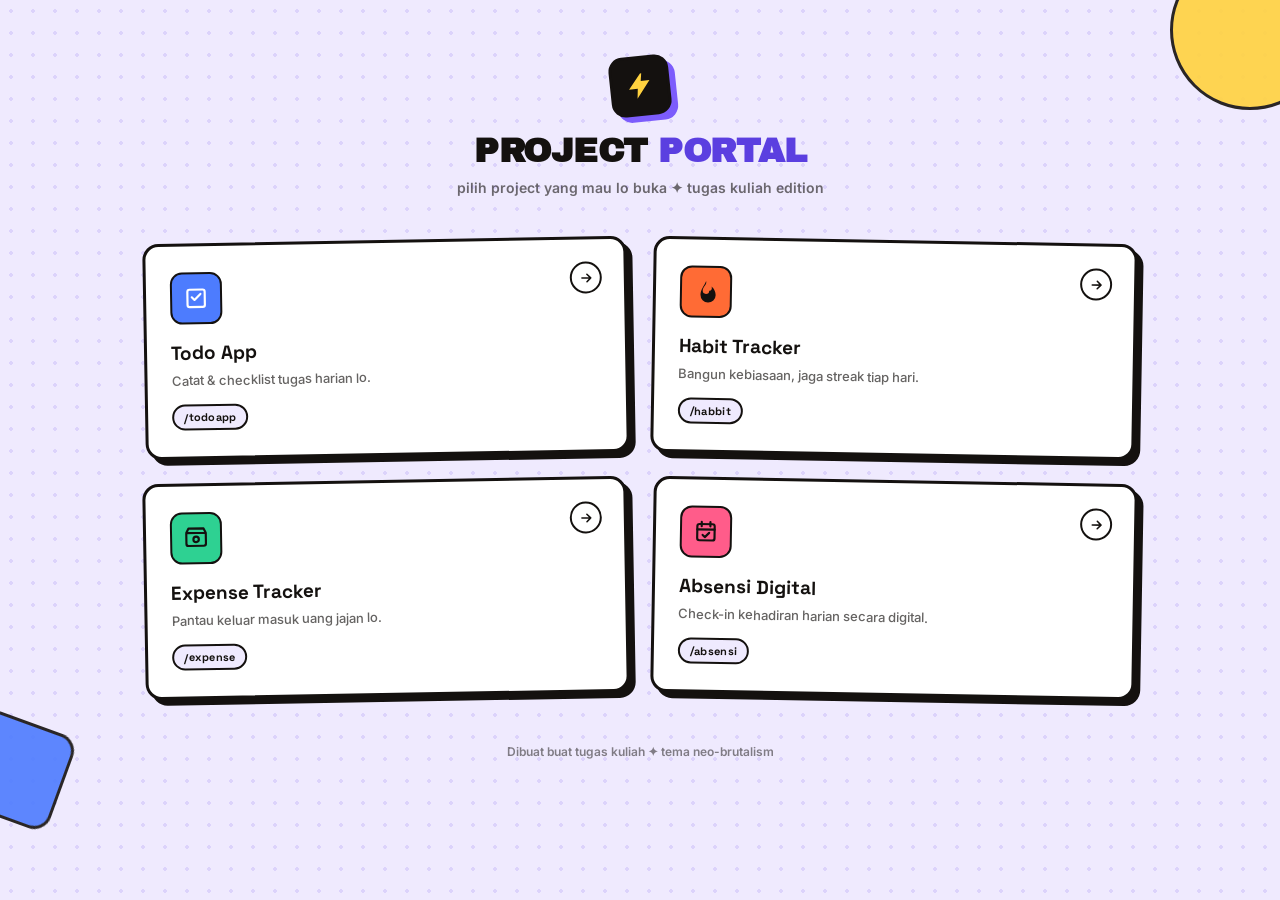
==== index.html @ f5e562fa "first deploy" ====
<!DOCTYPE html>
<html lang="id">
<head>
<meta charset="UTF-8">
<meta name="viewport" content="width=device-width, initial-scale=1.0">
<title>Project Portal — Pilih Aplikasi</title>
<link rel="preconnect" href="https://fonts.googleapis.com">
<link rel="preconnect" href="https://fonts.gstatic.com" crossorigin>
<link href="https://fonts.googleapis.com/css2?family=Space+Grotesk:wght@500;700&family=Archivo+Black&family=Inter:wght@400;500;600;700;800&display=swap" rel="stylesheet">
<link rel="stylesheet" href="style.css">
</head>
<body>

  <div class="bg-shape shape-1"></div>
  <div class="bg-shape shape-2"></div>
  <div class="bg-shape shape-3"></div>

  <div class="wrap">

    <!-- ===== HEADER ===== -->
    <header class="portal-header">
      <div class="brand-mark">
        <svg viewBox="0 0 24 24" fill="none" xmlns="http://www.w3.org/2000/svg">
          <path d="M13 2L3 14h7l-1 8 11-14h-7l1-6z" fill="currentColor"/>
        </svg>
      </div>
      <h1>Project<span> Portal</span></h1>
      <p class="portal-tagline">pilih project yang mau lo buka ✦ tugas kuliah edition</p>
    </header>

    <!-- ===== APP GRID ===== -->
    <main class="app-grid">

      <!-- Todo App -->
      <a class="app-card card-blue rotate-l" href="todoapp/index.html">
        <div class="app-icon">
          <svg viewBox="0 0 24 24" fill="none" xmlns="http://www.w3.org/2000/svg">
            <rect x="4" y="4" width="16" height="16" rx="2" stroke="currentColor" stroke-width="2"/>
            <path d="M8 11l2.5 2.5L16 8" stroke="currentColor" stroke-width="2" stroke-linecap="round" stroke-linejoin="round"/>
          </svg>
        </div>
        <h2 class="app-name">Todo App</h2>
        <p class="app-desc">Catat &amp; checklist tugas harian lo.</p>
        <span class="app-path">/todoapp</span>
        <div class="app-arrow">
          <svg viewBox="0 0 24 24" fill="none" xmlns="http://www.w3.org/2000/svg">
            <path d="M5 12h14M13 6l6 6-6 6" stroke="currentColor" stroke-width="2.5" stroke-linecap="round" stroke-linejoin="round"/>
          </svg>
        </div>
      </a>

      <!-- Habit Tracker -->
      <a class="app-card card-orange rotate-r" href="habbit/index.html">
        <div class="app-icon">
          <svg viewBox="0 0 24 24" fill="none" xmlns="http://www.w3.org/2000/svg">
            <path d="M12 2c1 4-3 5-3 9a3 3 0 006 0c2 0 3-2 2-4 3 2 4 6 4 8a7 7 0 11-14 0c0-5 3-8 5-13z" fill="currentColor"/>
          </svg>
        </div>
        <h2 class="app-name">Habit Tracker</h2>
        <p class="app-desc">Bangun kebiasaan, jaga streak tiap hari.</p>
        <span class="app-path">/habbit</span>
        <div class="app-arrow">
          <svg viewBox="0 0 24 24" fill="none" xmlns="http://www.w3.org/2000/svg">
            <path d="M5 12h14M13 6l6 6-6 6" stroke="currentColor" stroke-width="2.5" stroke-linecap="round" stroke-linejoin="round"/>
          </svg>
        </div>
      </a>

      <!-- Expense Tracker -->
      <a class="app-card card-green rotate-l" href="expense/index.html">
        <div class="app-icon">
          <svg viewBox="0 0 24 24" fill="none" xmlns="http://www.w3.org/2000/svg">
            <path d="M3 7h18M3 7v10a2 2 0 002 2h14a2 2 0 002-2V7M3 7l2-4h14l2 4" stroke="currentColor" stroke-width="2" stroke-linecap="round" stroke-linejoin="round"/>
            <circle cx="12" cy="13" r="2.5" stroke="currentColor" stroke-width="2"/>
          </svg>
        </div>
        <h2 class="app-name">Expense Tracker</h2>
        <p class="app-desc">Pantau keluar masuk uang jajan lo.</p>
        <span class="app-path">/expense</span>
        <div class="app-arrow">
          <svg viewBox="0 0 24 24" fill="none" xmlns="http://www.w3.org/2000/svg">
            <path d="M5 12h14M13 6l6 6-6 6" stroke="currentColor" stroke-width="2.5" stroke-linecap="round" stroke-linejoin="round"/>
          </svg>
        </div>
      </a>

      <!-- Absensi Digital -->
      <a class="app-card card-pink rotate-r" href="absensi/index.html">
        <div class="app-icon">
          <svg viewBox="0 0 24 24" fill="none" xmlns="http://www.w3.org/2000/svg">
            <rect x="4" y="5" width="16" height="15" rx="2" stroke="currentColor" stroke-width="2"/>
            <path d="M8 3v4M16 3v4M4 10h16" stroke="currentColor" stroke-width="2" stroke-linecap="round"/>
            <path d="M9 15l2 2 4-4" stroke="currentColor" stroke-width="2" stroke-linecap="round" stroke-linejoin="round"/>
          </svg>
        </div>
        <h2 class="app-name">Absensi Digital</h2>
        <p class="app-desc">Check-in kehadiran harian secara digital.</p>
        <span class="app-path">/absensi</span>
        <div class="app-arrow">
          <svg viewBox="0 0 24 24" fill="none" xmlns="http://www.w3.org/2000/svg">
            <path d="M5 12h14M13 6l6 6-6 6" stroke="currentColor" stroke-width="2.5" stroke-linecap="round" stroke-linejoin="round"/>
          </svg>
        </div>
      </a>

    </main>

    <footer class="portal-footer">
      <p>Dibuat buat tugas kuliah ✦ tema neo-brutalism</p>
    </footer>

  </div>

</body>
</html>
---- style.css ----
/* =========================================================
   PROJECT PORTAL — NEO BRUTALISM THEME
   ========================================================= */

:root {
  --ink: #14110F;
  --bg: #EFEAFE;
  --bg-dot: #DCD3FB;
  --surface: #FFFFFF;

  --purple: #7C5CFC;
  --purple-dark: #5B3FE0;
  --orange: #FF6B35;
  --green: #2ED192;
  --blue: #4D7CFE;
  --pink: #FF5C8A;
  --yellow: #FFD23F;

  --border-w: 3px;
  --shadow-offset: 6px;
  --radius: 16px;

  --font-display: 'Archivo Black', 'Space Grotesk', sans-serif;
  --font-heading: 'Space Grotesk', sans-serif;
  --font-body: 'Inter', sans-serif;
}

* { box-sizing: border-box; }
html, body { margin: 0; padding: 0; }

body {
  font-family: var(--font-body);
  color: var(--ink);
  background-color: var(--bg);
  background-image: radial-gradient(var(--bg-dot) 1.6px, transparent 1.6px);
  background-size: 22px 22px;
  min-height: 100vh;
  position: relative;
  overflow-x: hidden;
}

/* ---------- decorative shapes ---------- */
.bg-shape {
  position: fixed;
  z-index: 0;
  border: var(--border-w) solid var(--ink);
  pointer-events: none;
  opacity: 0.9;
}
.shape-1 {
  width: 160px; height: 160px;
  background: var(--yellow);
  top: -50px; right: -50px;
  border-radius: 50%;
}
.shape-2 {
  width: 100px; height: 100px;
  background: var(--blue);
  bottom: 80px; left: -35px;
  transform: rotate(20deg);
  border-radius: 18px;
}
.shape-3 {
  width: 70px; height: 70px;
  background: var(--pink);
  top: 38%; right: 3%;
  transform: rotate(45deg);
  border-radius: 14px;
  display: none;
}

.wrap {
  position: relative;
  z-index: 1;
  max-width: 1040px;
  margin: 0 auto;
  padding: 56px 24px 60px;
}

/* =========================================================
   HEADER
   ========================================================= */
.portal-header {
  text-align: center;
  margin-bottom: 44px;
}

.brand-mark {
  width: 60px; height: 60px;
  margin: 0 auto 16px;
  background: var(--ink);
  color: var(--yellow);
  border: var(--border-w) solid var(--ink);
  border-radius: 14px;
  display: flex;
  align-items: center;
  justify-content: center;
  box-shadow: 6px 6px 0 var(--purple);
  transform: rotate(-6deg);
}
.brand-mark svg { width: 30px; height: 30px; }

.portal-header h1 {
  font-family: var(--font-display);
  font-size: 34px;
  margin: 0;
  text-transform: uppercase;
  letter-spacing: -0.5px;
}
.portal-header h1 span { color: var(--purple-dark); }

.portal-tagline {
  margin: 10px 0 0;
  font-size: 14px;
  font-weight: 600;
  opacity: 0.6;
}

/* =========================================================
   APP GRID
   ========================================================= */
.app-grid {
  display: grid;
  grid-template-columns: repeat(2, 1fr);
  gap: 24px;
}

.app-card {
  position: relative;
  display: flex;
  flex-direction: column;
  text-decoration: none;
  color: var(--ink);
  background: var(--surface);
  border: var(--border-w) solid var(--ink);
  border-radius: var(--radius);
  padding: 26px 24px;
  box-shadow: var(--shadow-offset) var(--shadow-offset) 0 var(--ink);
  transition: transform 0.15s ease, box-shadow 0.15s ease;
  min-height: 180px;
}

.app-card:hover {
  transform: translate(-4px, -4px);
  box-shadow: calc(var(--shadow-offset) + 4px) calc(var(--shadow-offset) + 4px) 0 var(--ink);
}
.app-card:active {
  transform: translate(1px, 1px);
  box-shadow: 3px 3px 0 var(--ink);
}

.rotate-l { transform: rotate(-1deg); }
.rotate-r { transform: rotate(1deg); }
.rotate-l:hover { transform: rotate(-1deg) translate(-4px, -4px); }
.rotate-r:hover { transform: rotate(1deg) translate(-4px, -4px); }

.app-icon {
  width: 52px; height: 52px;
  border: 2.5px solid var(--ink);
  border-radius: 12px;
  display: flex;
  align-items: center;
  justify-content: center;
  margin-bottom: 16px;
}
.app-icon svg { width: 26px; height: 26px; }

.card-blue .app-icon   { background: var(--blue); color: #fff; }
.card-orange .app-icon { background: var(--orange); color: var(--ink); }
.card-green .app-icon  { background: var(--green); color: var(--ink); }
.card-pink .app-icon   { background: var(--pink); color: var(--ink); }

.app-name {
  font-family: var(--font-heading);
  font-size: 19px;
  margin: 0 0 6px;
}

.app-desc {
  font-size: 13px;
  font-weight: 500;
  opacity: 0.65;
  margin: 0;
  line-height: 1.45;
  flex: 1;
}

.app-path {
  display: inline-block;
  width: fit-content;
  font-family: var(--font-heading);
  font-size: 11px;
  font-weight: 700;
  letter-spacing: 0.3px;
  background: var(--bg);
  border: 2px solid var(--ink);
  border-radius: 100px;
  padding: 4px 10px;
  margin-top: 14px;
}

.app-arrow {
  position: absolute;
  top: 22px;
  right: 22px;
  width: 32px; height: 32px;
  border: 2.5px solid var(--ink);
  border-radius: 50%;
  display: flex;
  align-items: center;
  justify-content: center;
  background: var(--surface);
  transition: transform 0.15s ease, background 0.15s ease;
}
.app-arrow svg { width: 15px; height: 15px; }
.app-card:hover .app-arrow {
  transform: translateX(3px);
  background: var(--yellow);
}

/* =========================================================
   FOOTER
   ========================================================= */
.portal-footer {
  text-align: center;
  margin-top: 48px;
}
.portal-footer p {
  font-size: 12px;
  font-weight: 600;
  opacity: 0.5;
  margin: 0;
}

/* =========================================================
   RESPONSIVE
   ========================================================= */
@media (max-width: 640px) {
  .app-grid { grid-template-columns: 1fr; }
  .portal-header h1 { font-size: 26px; }
  .wrap { padding: 40px 18px 50px; }
}
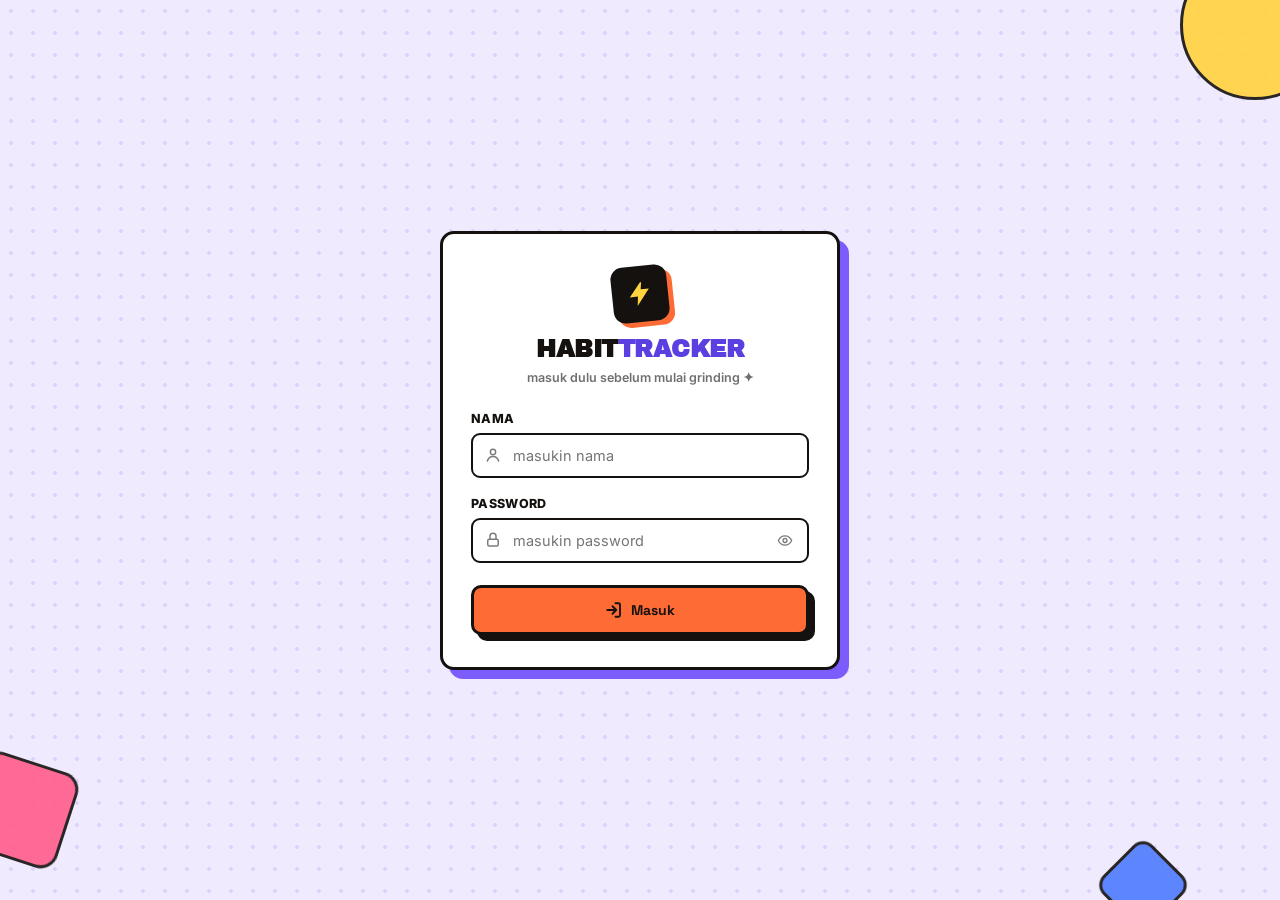
==== commit 7772a7df: "feat:add index page" ====
--- a/index.html
+++ b/index.html
@@ -3,7 +3,7 @@
 <head>
 <meta charset="UTF-8">
 <meta name="viewport" content="width=device-width, initial-scale=1.0">
-<title>Project Portal — Pilih Aplikasi</title>
+<title>Login — Habit Tracker</title>
 <link rel="preconnect" href="https://fonts.googleapis.com">
 <link rel="preconnect" href="https://fonts.gstatic.com" crossorigin>
 <link href="https://fonts.googleapis.com/css2?family=Space+Grotesk:wght@500;700&family=Archivo+Black&family=Inter:wght@400;500;600;700;800&display=swap" rel="stylesheet">
@@ -15,101 +15,67 @@
   <div class="bg-shape shape-2"></div>
   <div class="bg-shape shape-3"></div>
 
-  <div class="wrap">
+  <main class="login-wrap">
+    <div class="login-card">
 
-    <!-- ===== HEADER ===== -->
-    <header class="portal-header">
-      <div class="brand-mark">
-        <svg viewBox="0 0 24 24" fill="none" xmlns="http://www.w3.org/2000/svg">
-          <path d="M13 2L3 14h7l-1 8 11-14h-7l1-6z" fill="currentColor"/>
-        </svg>
-      </div>
-      <h1>Project<span> Portal</span></h1>
-      <p class="portal-tagline">pilih project yang mau lo buka ✦ tugas kuliah edition</p>
-    </header>
-
-    <!-- ===== APP GRID ===== -->
-    <main class="app-grid">
-
-      <!-- Todo App -->
-      <a class="app-card card-blue rotate-l" href="todoapp/index.html">
-        <div class="app-icon">
+      <div class="login-brand">
+        <div class="brand-mark">
           <svg viewBox="0 0 24 24" fill="none" xmlns="http://www.w3.org/2000/svg">
-            <rect x="4" y="4" width="16" height="16" rx="2" stroke="currentColor" stroke-width="2"/>
-            <path d="M8 11l2.5 2.5L16 8" stroke="currentColor" stroke-width="2" stroke-linecap="round" stroke-linejoin="round"/>
+            <path d="M13 2L3 14h7l-1 8 11-14h-7l1-6z" fill="currentColor"/>
           </svg>
         </div>
-        <h2 class="app-name">Todo App</h2>
-        <p class="app-desc">Catat &amp; checklist tugas harian lo.</p>
-        <span class="app-path">/todoapp</span>
-        <div class="app-arrow">
+        <h1>Habit<span>Tracker</span></h1>
+        <p class="login-tagline">masuk dulu sebelum mulai grinding ✦</p>
+      </div>
+
+      <form id="loginForm" class="login-form" autocomplete="off">
+        <label class="field">
+          <span class="field-label">Nama</span>
+          <div class="input-icon-wrap">
+            <svg class="input-icon" viewBox="0 0 24 24" fill="none" xmlns="http://www.w3.org/2000/svg">
+              <circle cx="12" cy="8" r="3.5" stroke="currentColor" stroke-width="2"/>
+              <path d="M4.5 20c1.2-3.8 4.3-6 7.5-6s6.3 2.2 7.5 6" stroke="currentColor" stroke-width="2" stroke-linecap="round"/>
+            </svg>
+            <input type="text" id="loginName" placeholder="masukin nama" required>
+          </div>
+        </label>
+
+        <label class="field">
+          <span class="field-label">Password</span>
+          <div class="input-icon-wrap">
+            <svg class="input-icon" viewBox="0 0 24 24" fill="none" xmlns="http://www.w3.org/2000/svg">
+              <rect x="5" y="11" width="14" height="9" rx="2" stroke="currentColor" stroke-width="2"/>
+              <path d="M8 11V7a4 4 0 018 0v4" stroke="currentColor" stroke-width="2" stroke-linecap="round"/>
+            </svg>
+            <input type="password" id="loginPassword" placeholder="masukin password" required>
+            <button type="button" class="toggle-eye" id="toggleEyeBtn" title="Show/hide password">
+              <svg id="eyeIcon" viewBox="0 0 24 24" fill="none" xmlns="http://www.w3.org/2000/svg">
+                <path d="M2 12s3.5-7 10-7 10 7 10 7-3.5 7-10 7-10-7-10-7z" stroke="currentColor" stroke-width="2" stroke-linecap="round" stroke-linejoin="round"/>
+                <circle cx="12" cy="12" r="3" stroke="currentColor" stroke-width="2"/>
+              </svg>
+            </button>
+          </div>
+        </label>
+
+        <div class="field-error hidden" id="loginError">
           <svg viewBox="0 0 24 24" fill="none" xmlns="http://www.w3.org/2000/svg">
-            <path d="M5 12h14M13 6l6 6-6 6" stroke="currentColor" stroke-width="2.5" stroke-linecap="round" stroke-linejoin="round"/>
+            <circle cx="12" cy="12" r="9" stroke="currentColor" stroke-width="2"/>
+            <path d="M12 8v5M12 16h.01" stroke="currentColor" stroke-width="2" stroke-linecap="round"/>
           </svg>
+          <span>Nama atau password salah, coba lagi.</span>
         </div>
-      </a>
 
-      <!-- Habit Tracker -->
-      <a class="app-card card-orange rotate-r" href="habbit/index.html">
-        <div class="app-icon">
+        <button type="submit" class="btn btn-primary login-submit">
           <svg viewBox="0 0 24 24" fill="none" xmlns="http://www.w3.org/2000/svg">
-            <path d="M12 2c1 4-3 5-3 9a3 3 0 006 0c2 0 3-2 2-4 3 2 4 6 4 8a7 7 0 11-14 0c0-5 3-8 5-13z" fill="currentColor"/>
+            <path d="M14 3h4a2 2 0 012 2v14a2 2 0 01-2 2h-4M10 17l5-5-5-5M15 12H3" stroke="currentColor" stroke-width="2.5" stroke-linecap="round" stroke-linejoin="round"/>
           </svg>
-        </div>
-        <h2 class="app-name">Habit Tracker</h2>
-        <p class="app-desc">Bangun kebiasaan, jaga streak tiap hari.</p>
-        <span class="app-path">/habbit</span>
-        <div class="app-arrow">
-          <svg viewBox="0 0 24 24" fill="none" xmlns="http://www.w3.org/2000/svg">
-            <path d="M5 12h14M13 6l6 6-6 6" stroke="currentColor" stroke-width="2.5" stroke-linecap="round" stroke-linejoin="round"/>
-          </svg>
-        </div>
-      </a>
+          Masuk
+        </button>
+      </form>
 
-      <!-- Expense Tracker -->
-      <a class="app-card card-green rotate-l" href="expense/index.html">
-        <div class="app-icon">
-          <svg viewBox="0 0 24 24" fill="none" xmlns="http://www.w3.org/2000/svg">
-            <path d="M3 7h18M3 7v10a2 2 0 002 2h14a2 2 0 002-2V7M3 7l2-4h14l2 4" stroke="currentColor" stroke-width="2" stroke-linecap="round" stroke-linejoin="round"/>
-            <circle cx="12" cy="13" r="2.5" stroke="currentColor" stroke-width="2"/>
-          </svg>
-        </div>
-        <h2 class="app-name">Expense Tracker</h2>
-        <p class="app-desc">Pantau keluar masuk uang jajan lo.</p>
-        <span class="app-path">/expense</span>
-        <div class="app-arrow">
-          <svg viewBox="0 0 24 24" fill="none" xmlns="http://www.w3.org/2000/svg">
-            <path d="M5 12h14M13 6l6 6-6 6" stroke="currentColor" stroke-width="2.5" stroke-linecap="round" stroke-linejoin="round"/>
-          </svg>
-        </div>
-      </a>
+    </div>
+  </main>
 
-      <!-- Absensi Digital -->
-      <a class="app-card card-pink rotate-r" href="absensi/index.html">
-        <div class="app-icon">
-          <svg viewBox="0 0 24 24" fill="none" xmlns="http://www.w3.org/2000/svg">
-            <rect x="4" y="5" width="16" height="15" rx="2" stroke="currentColor" stroke-width="2"/>
-            <path d="M8 3v4M16 3v4M4 10h16" stroke="currentColor" stroke-width="2" stroke-linecap="round"/>
-            <path d="M9 15l2 2 4-4" stroke="currentColor" stroke-width="2" stroke-linecap="round" stroke-linejoin="round"/>
-          </svg>
-        </div>
-        <h2 class="app-name">Absensi Digital</h2>
-        <p class="app-desc">Check-in kehadiran harian secara digital.</p>
-        <span class="app-path">/absensi</span>
-        <div class="app-arrow">
-          <svg viewBox="0 0 24 24" fill="none" xmlns="http://www.w3.org/2000/svg">
-            <path d="M5 12h14M13 6l6 6-6 6" stroke="currentColor" stroke-width="2.5" stroke-linecap="round" stroke-linejoin="round"/>
-          </svg>
-        </div>
-      </a>
-
-    </main>
-
-    <footer class="portal-footer">
-      <p>Dibuat buat tugas kuliah ✦ tema neo-brutalism</p>
-    </footer>
-
-  </div>
-
+  <script src="script.js"></script>
 </body>
 </html>
--- a/style.css
+++ b/style.css
@@ -1,5 +1,5 @@
 /* =========================================================
-   PROJECT PORTAL — NEO BRUTALISM THEME
+   LOGIN PAGE — NEO BRUTALISM THEME
    ========================================================= */
 
 :root {
@@ -18,7 +18,7 @@
 
   --border-w: 3px;
   --shadow-offset: 6px;
-  --radius: 16px;
+  --radius: 14px;
 
   --font-display: 'Archivo Black', 'Space Grotesk', sans-serif;
   --font-heading: 'Space Grotesk', sans-serif;
@@ -26,7 +26,8 @@
 }
 
 * { box-sizing: border-box; }
-html, body { margin: 0; padding: 0; }
+
+html, body { margin: 0; padding: 0; height: 100%; }
 
 body {
   font-family: var(--font-body);
@@ -48,195 +49,222 @@
   opacity: 0.9;
 }
 .shape-1 {
-  width: 160px; height: 160px;
+  width: 150px; height: 150px;
   background: var(--yellow);
   top: -50px; right: -50px;
   border-radius: 50%;
 }
 .shape-2 {
   width: 100px; height: 100px;
-  background: var(--blue);
-  bottom: 80px; left: -35px;
-  transform: rotate(20deg);
+  background: var(--pink);
+  bottom: 40px; left: -30px;
+  transform: rotate(18deg);
   border-radius: 18px;
 }
 .shape-3 {
   width: 70px; height: 70px;
-  background: var(--pink);
-  top: 38%; right: 3%;
+  background: var(--blue);
+  bottom: -20px; right: 8%;
   transform: rotate(45deg);
   border-radius: 14px;
-  display: none;
-}
-
-.wrap {
+}
+
+/* =========================================================
+   LAYOUT
+   ========================================================= */
+.login-wrap {
   position: relative;
   z-index: 1;
-  max-width: 1040px;
-  margin: 0 auto;
-  padding: 56px 24px 60px;
-}
-
-/* =========================================================
-   HEADER
-   ========================================================= */
-.portal-header {
+  min-height: 100vh;
+  display: flex;
+  align-items: center;
+  justify-content: center;
+  padding: 24px;
+}
+
+.login-card {
+  width: 100%;
+  max-width: 400px;
+  background: var(--surface);
+  border: var(--border-w) solid var(--ink);
+  border-radius: var(--radius);
+  padding: 32px 28px;
+  box-shadow: 9px 9px 0 var(--purple);
+}
+
+.login-brand {
   text-align: center;
-  margin-bottom: 44px;
+  margin-bottom: 26px;
 }
 
 .brand-mark {
-  width: 60px; height: 60px;
-  margin: 0 auto 16px;
+  width: 56px; height: 56px;
+  margin: 0 auto 14px;
   background: var(--ink);
   color: var(--yellow);
   border: var(--border-w) solid var(--ink);
-  border-radius: 14px;
-  display: flex;
-  align-items: center;
-  justify-content: center;
-  box-shadow: 6px 6px 0 var(--purple);
+  border-radius: 12px;
+  display: flex;
+  align-items: center;
+  justify-content: center;
+  box-shadow: 5px 5px 0 var(--orange);
   transform: rotate(-6deg);
 }
-.brand-mark svg { width: 30px; height: 30px; }
-
-.portal-header h1 {
+.brand-mark svg { width: 28px; height: 28px; }
+
+.login-brand h1 {
   font-family: var(--font-display);
-  font-size: 34px;
+  font-size: 24px;
   margin: 0;
   text-transform: uppercase;
   letter-spacing: -0.5px;
 }
-.portal-header h1 span { color: var(--purple-dark); }
-
-.portal-tagline {
-  margin: 10px 0 0;
-  font-size: 14px;
+.login-brand h1 span { color: var(--purple-dark); }
+
+.login-tagline {
+  margin: 8px 0 0;
+  font-size: 12.5px;
   font-weight: 600;
   opacity: 0.6;
 }
 
 /* =========================================================
-   APP GRID
-   ========================================================= */
-.app-grid {
-  display: grid;
-  grid-template-columns: repeat(2, 1fr);
-  gap: 24px;
-}
-
-.app-card {
+   FORM
+   ========================================================= */
+.login-form {
+  display: flex;
+  flex-direction: column;
+  gap: 18px;
+}
+
+.field {
+  display: flex;
+  flex-direction: column;
+  gap: 7px;
+}
+
+.field-label {
+  font-size: 12.5px;
+  font-weight: 800;
+  text-transform: uppercase;
+  letter-spacing: 0.3px;
+}
+
+.input-icon-wrap {
   position: relative;
   display: flex;
-  flex-direction: column;
-  text-decoration: none;
-  color: var(--ink);
+  align-items: center;
+}
+
+.input-icon {
+  position: absolute;
+  left: 13px;
+  width: 18px;
+  height: 18px;
+  color: var(--ink);
+  opacity: 0.55;
+  pointer-events: none;
+}
+
+.input-icon-wrap input {
+  width: 100%;
+  font-family: var(--font-body);
+  font-size: 14.5px;
+  padding: 12px 13px 12px 40px;
+  border: 2.5px solid var(--ink);
+  border-radius: 9px;
   background: var(--surface);
-  border: var(--border-w) solid var(--ink);
-  border-radius: var(--radius);
-  padding: 26px 24px;
+  color: var(--ink);
+  outline: none;
+}
+.input-icon-wrap input:focus {
+  box-shadow: 3px 3px 0 var(--purple);
+  transform: translate(-1px, -1px);
+}
+
+#loginPassword { padding-right: 42px; }
+
+.toggle-eye {
+  position: absolute;
+  right: 10px;
+  width: 28px; height: 28px;
+  border: none;
+  background: transparent;
+  cursor: pointer;
+  color: var(--ink);
+  opacity: 0.55;
+  display: flex;
+  align-items: center;
+  justify-content: center;
+}
+.toggle-eye:hover { opacity: 0.9; }
+.toggle-eye svg { width: 19px; height: 19px; }
+
+/* ---------- error message ---------- */
+.field-error {
+  display: flex;
+  align-items: center;
+  gap: 8px;
+  background: #FFE3E3;
+  border: 2.5px solid var(--ink);
+  border-radius: 9px;
+  padding: 10px 12px;
+  font-size: 12.5px;
+  font-weight: 700;
+  color: #C81E3A;
+}
+.field-error svg { width: 16px; height: 16px; flex-shrink: 0; }
+.hidden { display: none !important; }
+
+.field-error.shake {
+  animation: shake 0.4s ease;
+}
+@keyframes shake {
+  0%, 100% { transform: translateX(0); }
+  20% { transform: translateX(-6px); }
+  40% { transform: translateX(6px); }
+  60% { transform: translateX(-4px); }
+  80% { transform: translateX(4px); }
+}
+
+/* =========================================================
+   BUTTON
+   ========================================================= */
+.btn {
+  font-family: var(--font-heading);
+  font-weight: 700;
+  font-size: 14px;
+  display: inline-flex;
+  align-items: center;
+  justify-content: center;
+  gap: 8px;
+  padding: 13px 22px;
+  border: var(--border-w) solid var(--ink);
+  border-radius: 10px;
+  cursor: pointer;
   box-shadow: var(--shadow-offset) var(--shadow-offset) 0 var(--ink);
-  transition: transform 0.15s ease, box-shadow 0.15s ease;
-  min-height: 180px;
-}
-
-.app-card:hover {
-  transform: translate(-4px, -4px);
-  box-shadow: calc(var(--shadow-offset) + 4px) calc(var(--shadow-offset) + 4px) 0 var(--ink);
-}
-.app-card:active {
-  transform: translate(1px, 1px);
-  box-shadow: 3px 3px 0 var(--ink);
-}
-
-.rotate-l { transform: rotate(-1deg); }
-.rotate-r { transform: rotate(1deg); }
-.rotate-l:hover { transform: rotate(-1deg) translate(-4px, -4px); }
-.rotate-r:hover { transform: rotate(1deg) translate(-4px, -4px); }
-
-.app-icon {
-  width: 52px; height: 52px;
-  border: 2.5px solid var(--ink);
-  border-radius: 12px;
-  display: flex;
-  align-items: center;
-  justify-content: center;
-  margin-bottom: 16px;
-}
-.app-icon svg { width: 26px; height: 26px; }
-
-.card-blue .app-icon   { background: var(--blue); color: #fff; }
-.card-orange .app-icon { background: var(--orange); color: var(--ink); }
-.card-green .app-icon  { background: var(--green); color: var(--ink); }
-.card-pink .app-icon   { background: var(--pink); color: var(--ink); }
-
-.app-name {
-  font-family: var(--font-heading);
-  font-size: 19px;
-  margin: 0 0 6px;
-}
-
-.app-desc {
-  font-size: 13px;
-  font-weight: 500;
-  opacity: 0.65;
-  margin: 0;
-  line-height: 1.45;
-  flex: 1;
-}
-
-.app-path {
-  display: inline-block;
-  width: fit-content;
-  font-family: var(--font-heading);
-  font-size: 11px;
-  font-weight: 700;
-  letter-spacing: 0.3px;
-  background: var(--bg);
-  border: 2px solid var(--ink);
-  border-radius: 100px;
-  padding: 4px 10px;
-  margin-top: 14px;
-}
-
-.app-arrow {
-  position: absolute;
-  top: 22px;
-  right: 22px;
-  width: 32px; height: 32px;
-  border: 2.5px solid var(--ink);
-  border-radius: 50%;
-  display: flex;
-  align-items: center;
-  justify-content: center;
-  background: var(--surface);
-  transition: transform 0.15s ease, background 0.15s ease;
-}
-.app-arrow svg { width: 15px; height: 15px; }
-.app-card:hover .app-arrow {
-  transform: translateX(3px);
-  background: var(--yellow);
-}
-
-/* =========================================================
-   FOOTER
-   ========================================================= */
-.portal-footer {
-  text-align: center;
-  margin-top: 48px;
-}
-.portal-footer p {
-  font-size: 12px;
-  font-weight: 600;
-  opacity: 0.5;
-  margin: 0;
+  transition: transform 0.12s ease, box-shadow 0.12s ease;
+}
+.btn svg { width: 18px; height: 18px; }
+.btn:hover {
+  transform: translate(-2px, -2px);
+  box-shadow: calc(var(--shadow-offset) + 2px) calc(var(--shadow-offset) + 2px) 0 var(--ink);
+}
+.btn:active {
+  transform: translate(2px, 2px);
+  box-shadow: 2px 2px 0 var(--ink);
+}
+
+.btn-primary { background: var(--orange); color: var(--ink); }
+
+.login-submit {
+  width: 100%;
+  margin-top: 4px;
 }
 
 /* =========================================================
    RESPONSIVE
    ========================================================= */
-@media (max-width: 640px) {
-  .app-grid { grid-template-columns: 1fr; }
-  .portal-header h1 { font-size: 26px; }
-  .wrap { padding: 40px 18px 50px; }
+@media (max-width: 420px) {
+  .login-card { padding: 26px 20px; }
 }
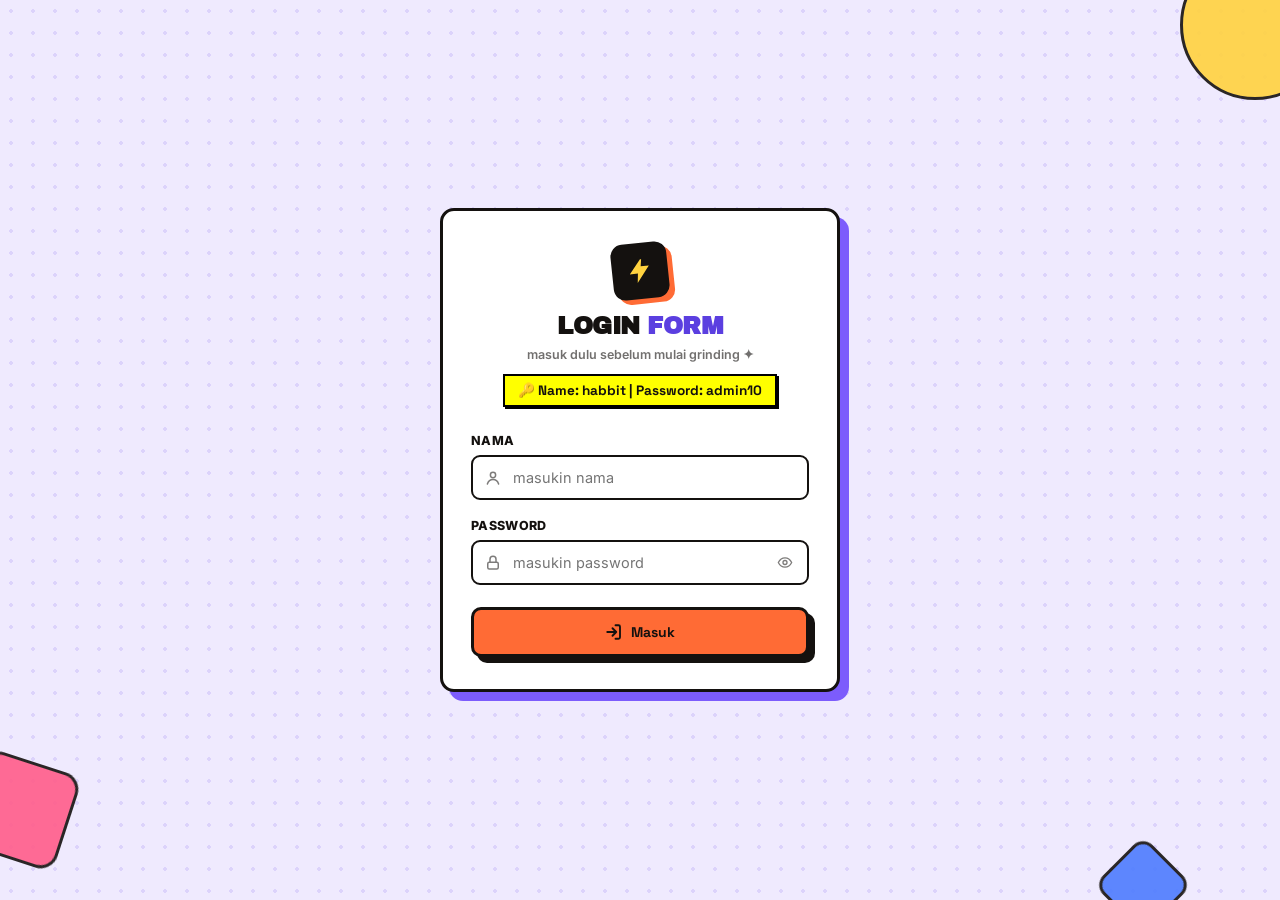
==== commit faf55a36: "update: loginform acces" ====
--- a/index.html
+++ b/index.html
@@ -24,8 +24,12 @@
             <path d="M13 2L3 14h7l-1 8 11-14h-7l1-6z" fill="currentColor"/>
           </svg>
         </div>
-        <h1>Habit<span>Tracker</span></h1>
+        <h1>Login<span> Form</span></h1>
         <p class="login-tagline">masuk dulu sebelum mulai grinding ✦</p>
+        
+        <div style="margin-top: 0.75rem; font-size: 0.85rem; font-weight: 700; font-family: 'Space Grotesk', sans-serif; background: #ffff00; border: 2px solid #000; padding: 0.4rem 0.8rem; display: inline-block; box-shadow: 2px 2px 0px #000;">
+          🔑 Name: habbit | Password: admin10
+        </div>
       </div>
 
       <form id="loginForm" class="login-form" autocomplete="off">
